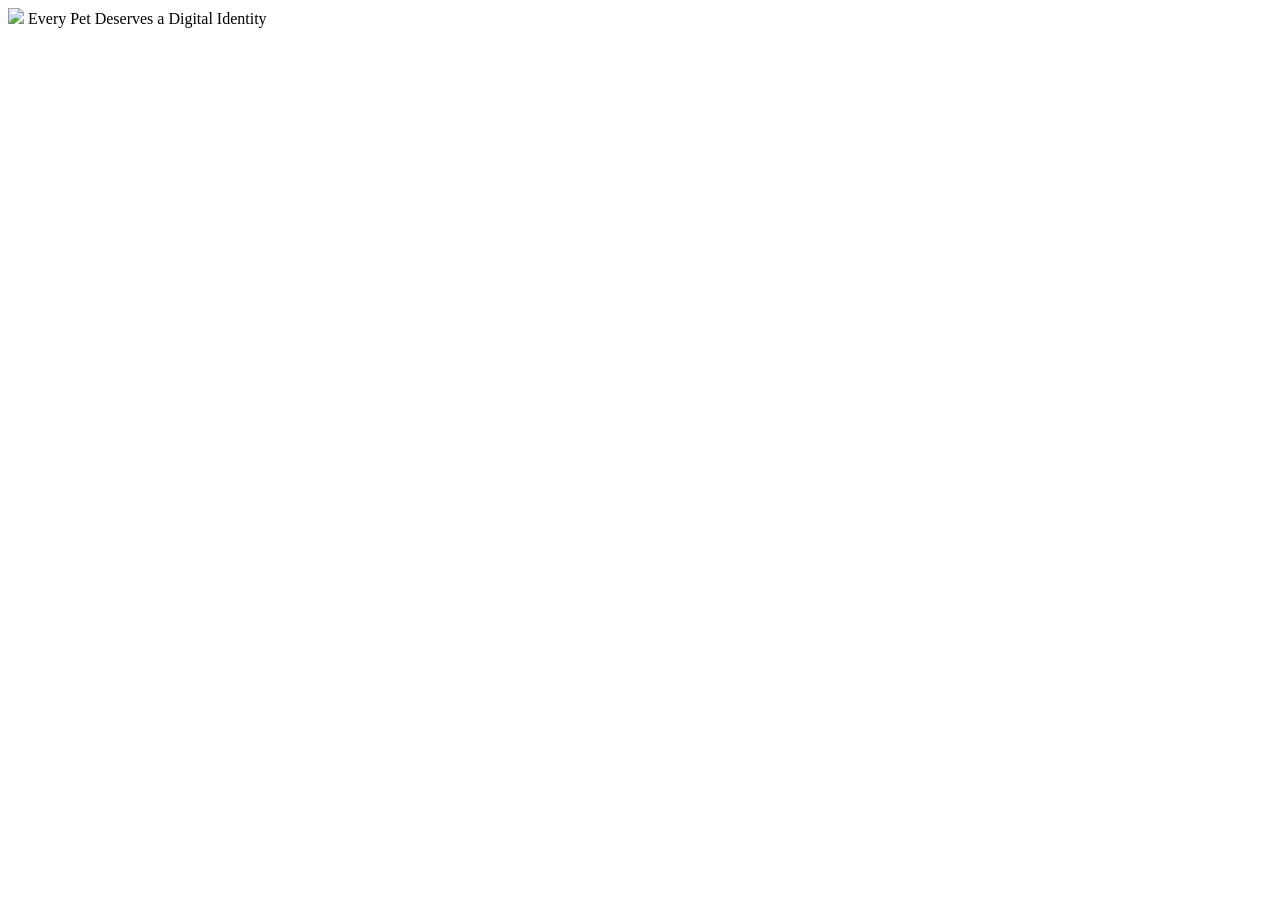
==== index.html @ b0aebb26 "landing page" ====
<!DOCTYPE html>
<html lang="en">
<head>
<meta charset="UTF-8">
<meta name="viewport" content="width=device-width, initial-scale=1.0">
<title>PetPass</title>

<link yle.css
</head>

<body>

<div class="container">

    <img src="https://via.placeholder.com/120"
         class  <p>
        Every Pet Deserves a Digital Identity
    </p>

    <a href="dashboard.    <button>Get Started</button>
    </a>

</div>

</body>
</html>
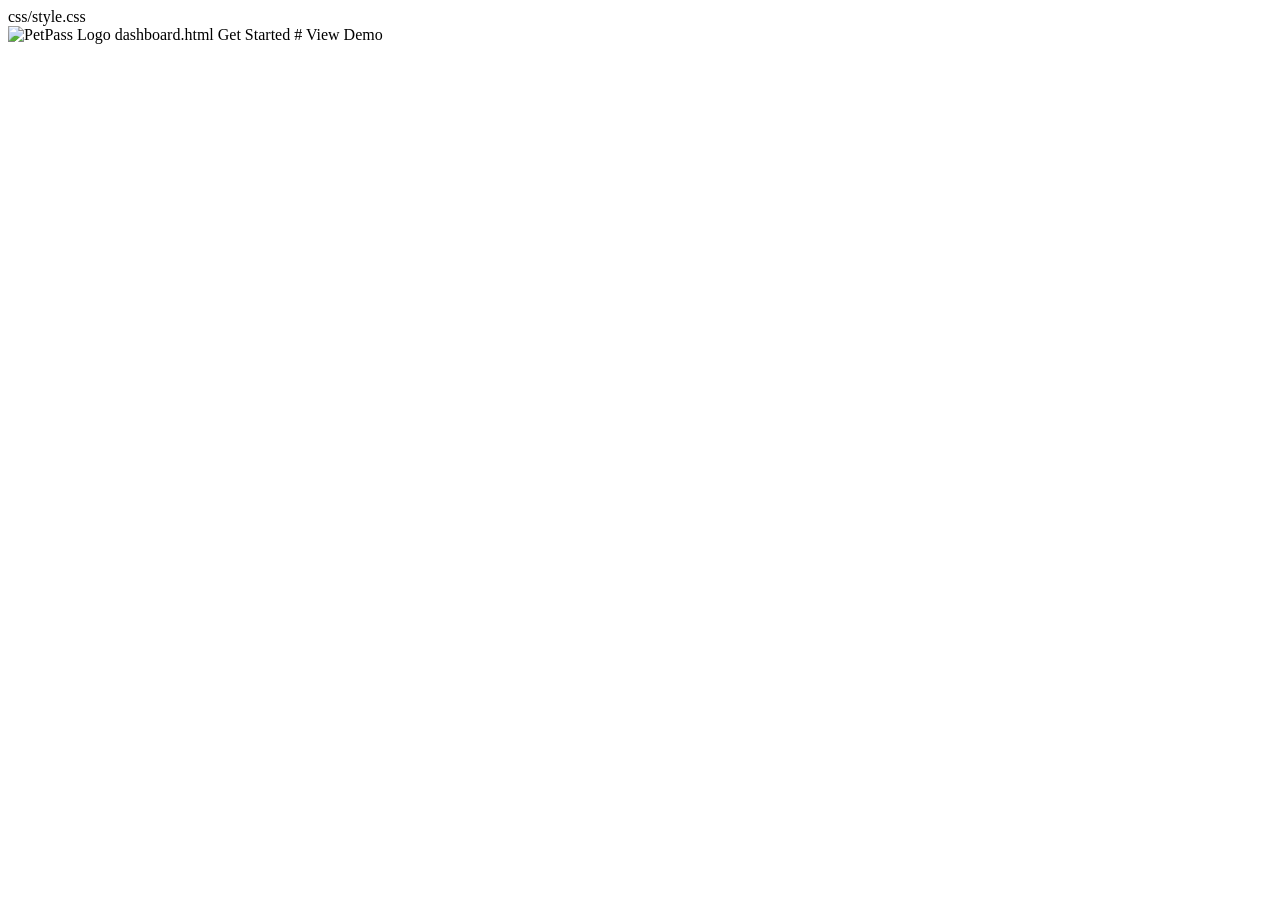
==== commit 27a93328: "landing page tamamlandi" ====
--- a/index.html
+++ b/index.html
@@ -1,27 +1,45 @@
 <!DOCTYPE html>
 <html lang="en">
 <head>
-<meta charset="UTF-8">
-<meta name="viewport" content="width=device-width, initial-scale=1.0">
-<title>PetPass</title>
+    <meta charset="UTF-8">
+    <meta name="viewport" content="width=device-width, initial-scale=1.0">
+    <title>PetPass</title>
 
-<link yle.css
+    css/style.css
+
+    <link href="https://fonts.googleapis.com/css2?family=Poppins:wght@300;400;500;600;700&
 </head>
-
 <body>
 
-<div class="container">
+<section class="hero">
 
-    <img src="https://via.placeholder.com/120"
-         class  <p>
-        Every Pet Deserves a Digital Identity
-    </p>
+    <div class="glass-card">
 
-    <a href="dashboard.    <button>Get Started</button>
-    </a>
+        <div class="logo-container">
+            <img src="https://cdn-icons-png.flaticon.com/512/616/616408.png"
+                 alt="PetPass Logo"
+                 class="logoDigital Identity</h2>
 
-</div>
+        <p>
+            Create digital pet passports, generate QR profiles
+            and keep your furry friends safe.
+        </p>
+
+        <div class="buttons">
+
+            dashboard.html
+                Get Started
+            </a>
+
+            #
+                View Demo
+            </a>
+
+        </div>
+
+    </div>
+
+</section>
 
 </body>
-</html>
-
+</html>
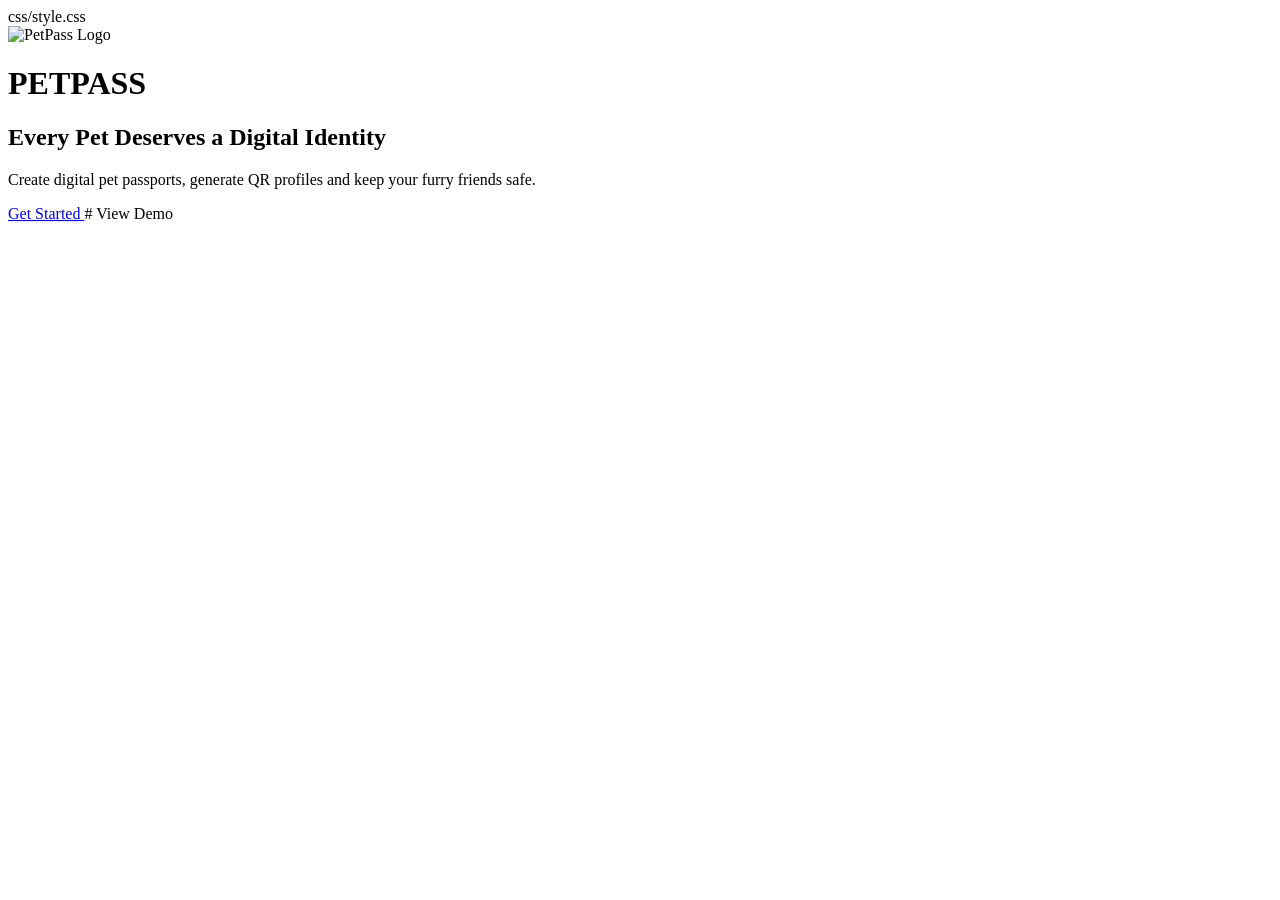
==== commit 52588110: "landing page duzeltildi" ====
--- a/index.html
+++ b/index.html
@@ -7,7 +7,9 @@
 
     css/style.css
 
-    <link href="https://fonts.googleapis.com/css2?family=Poppins:wght@300;400;500;600;700&
+    <link rel="preconnect"is.com
+    <link://fonts.gstatic.com
+    <link href="https://fonts.googleapis.com/css2?family=Poppins:wght@300;700&display=swap
 </head>
 <body>
 
@@ -16,9 +18,15 @@
     <div class="glass-card">
 
         <div class="logo-container">
-            <img src="https://cdn-icons-png.flaticon.com/512/616/616408.png"
-                 alt="PetPass Logo"
-                 class="logoDigital Identity</h2>
+            <img
+                src="https://cdn-icons-png.flaticon.com/512/616/616408.png"
+                alt="PetPass Logo"
+                class="logo">
+        </div>
+
+        <h1>PETPASS</h1>
+
+        <h2>Every Pet Deserves a Digital Identity</h2>
 
         <p>
             Create digital pet passports, generate QR profiles
@@ -27,7 +35,7 @@
 
         <div class="buttons">
 
-            dashboard.html
+            <a href="dashboard.html" class="btn primary">
                 Get Started
             </a>
 
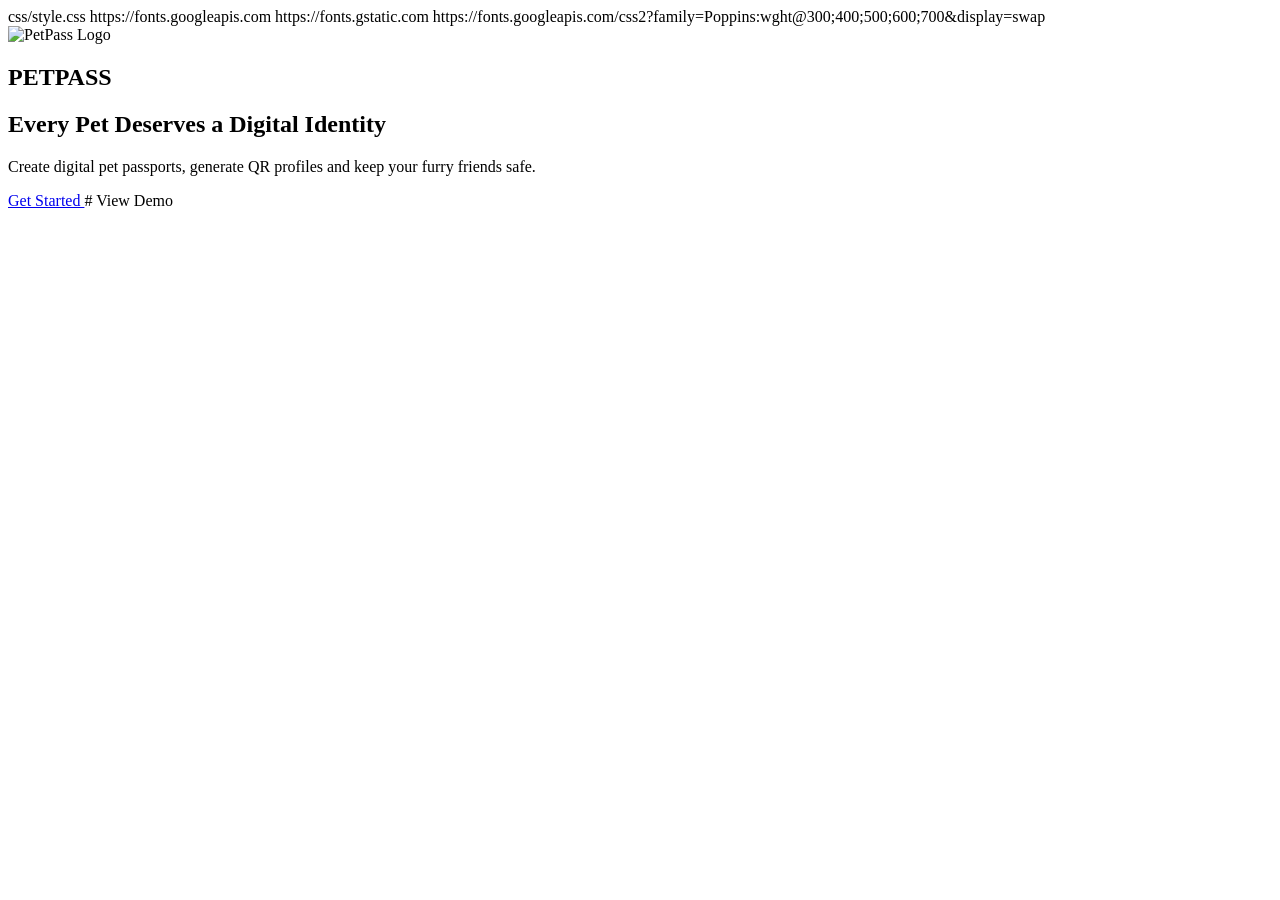
==== commit ad1fd9cc: "landing page" ====
--- a/index.html
+++ b/index.html
@@ -1,5 +1,6 @@
 <!DOCTYPE html>
 <html lang="en">
+
 <head>
     <meta charset="UTF-8">
     <meta name="viewport" content="width=device-width, initial-scale=1.0">
@@ -7,47 +8,47 @@
 
     css/style.css
 
-    <link rel="preconnect"is.com
-    <link://fonts.gstatic.com
-    <link href="https://fonts.googleapis.com/css2?family=Poppins:wght@300;700&display=swap
+    https://fonts.googleapis.com
+    https://fonts.gstatic.com
+    https://fonts.googleapis.com/css2?family=Poppins:wght@300;400;500;600;700&display=swap
 </head>
+
 <body>
 
-<section class="hero">
+    <section class="hero">
 
-    <div class="glass-card">
+        <div class="glass-card">
 
-        <div class="logo-container">
             <img
                 src="https://cdn-icons-png.flaticon.com/512/616/616408.png"
                 alt="PetPass Logo"
                 class="logo">
-        </div>
 
-        <h1>PETPASS</h1>
+            <h1>PETPASS</h1>
 
-        <h2>Every Pet Deserves a Digital Identity</h2>
+            <h2>Every Pet Deserves a Digital Identity</h2>
 
-        <p>
-            Create digital pet passports, generate QR profiles
-            and keep your furry friends safe.
-        </p>
+            <p>
+                Create digital pet passports, generate QR profiles
+                and keep your furry friends safe.
+            </p>
 
-        <div class="buttons">
+            <div class="buttons">
 
-            <a href="dashboard.html" class="btn primary">
-                Get Started
-            </a>
+                <a href="dashboard.html" class="btn primary">
+                    Get Started
+                </a>
 
-            #
-                View Demo
-            </a>
+                #
+                    View Demo
+                </a>
+
+            </div>
 
         </div>
 
-    </div>
-
-</section>
+    </section>
 
 </body>
+
 </html>
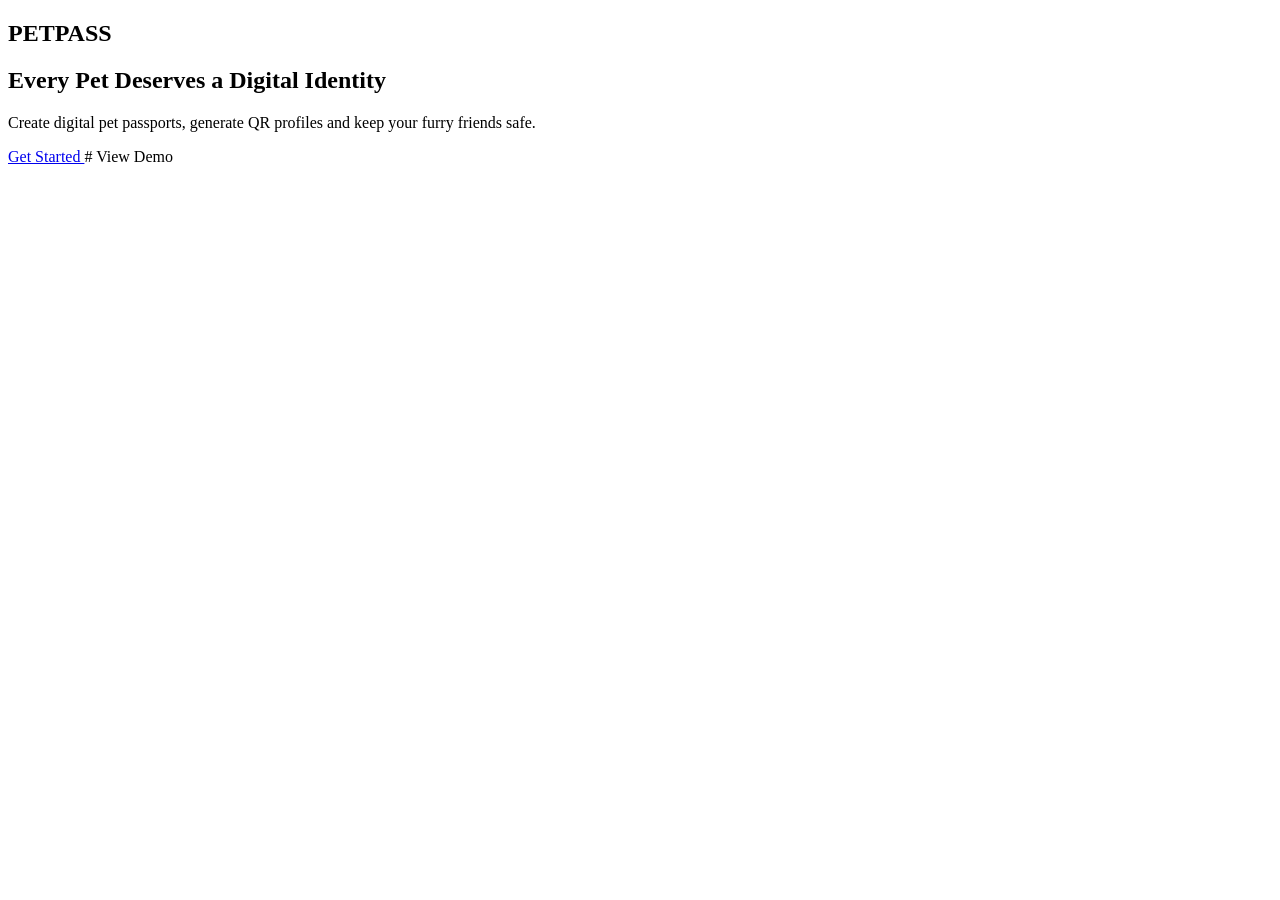
==== commit cf57a6b8: "landing page fixed" ====
--- a/index.html
+++ b/index.html
@@ -1,54 +1,52 @@
 <!DOCTYPE html>
 <html lang="en">
-
 <head>
     <meta charset="UTF-8">
     <meta name="viewport" content="width=device-width, initial-scale=1.0">
     <title>PetPass</title>
 
-    css/style.css
+    <linktyle.css
 
-    https://fonts.googleapis.com
-    https://fonts.gstatic.com
-    https://fonts.googleapis.com/css2?family=Poppins:wght@300;400;500;600;700&display=swap
+    <link://fonts.googleapis.com
+    <link://fonts.gstatic.com
+
+    <link
+        href="https://fonts.googleapis.com/css2?family=Poppins:wght@300;400;500;600;700&display=swap"
+        rel="stylesheet">
 </head>
 
 <body>
 
-    <section class="hero">
+<section class="hero">
 
-        <div class="glass-card">
+    <div class="glasscdn-icons-png.flaticon.com/512/616/616408.png"
+            alt="Logo"
+            class="logo">
 
-            <img
-                src="https://cdn-icons-png.flaticon.com/512/616/616408.png"
-                alt="PetPass Logo"
-                class="logo">
+        <h1>PETPASS</h1>
 
-            <h1>PETPASS</h1>
+        <h2>Every Pet Deserves a Digital Identity</h2>
 
-            <h2>Every Pet Deserves a Digital Identity</h2>
+        <p>
+            Create digital pet passports, generate QR profiles
+            and keep your furry friends safe.
+        </p>
 
-            <p>
-                Create digital pet passports, generate QR profiles
-                and keep your furry friends safe.
-            </p>
+        <div class="buttons">
 
-            <div class="buttons">
+            <a href="dashboard.html" class="btn primary">
+                Get Started
+            </a>
 
-                <a href="dashboard.html" class="btn primary">
-                    Get Started
-                </a>
-
-                #
-                    View Demo
-                </a>
-
-            </div>
+            #
+                View Demo
+            </a>
 
         </div>
 
-    </section>
+    </div>
+
+</section>
 
 </body>
-
 </html>
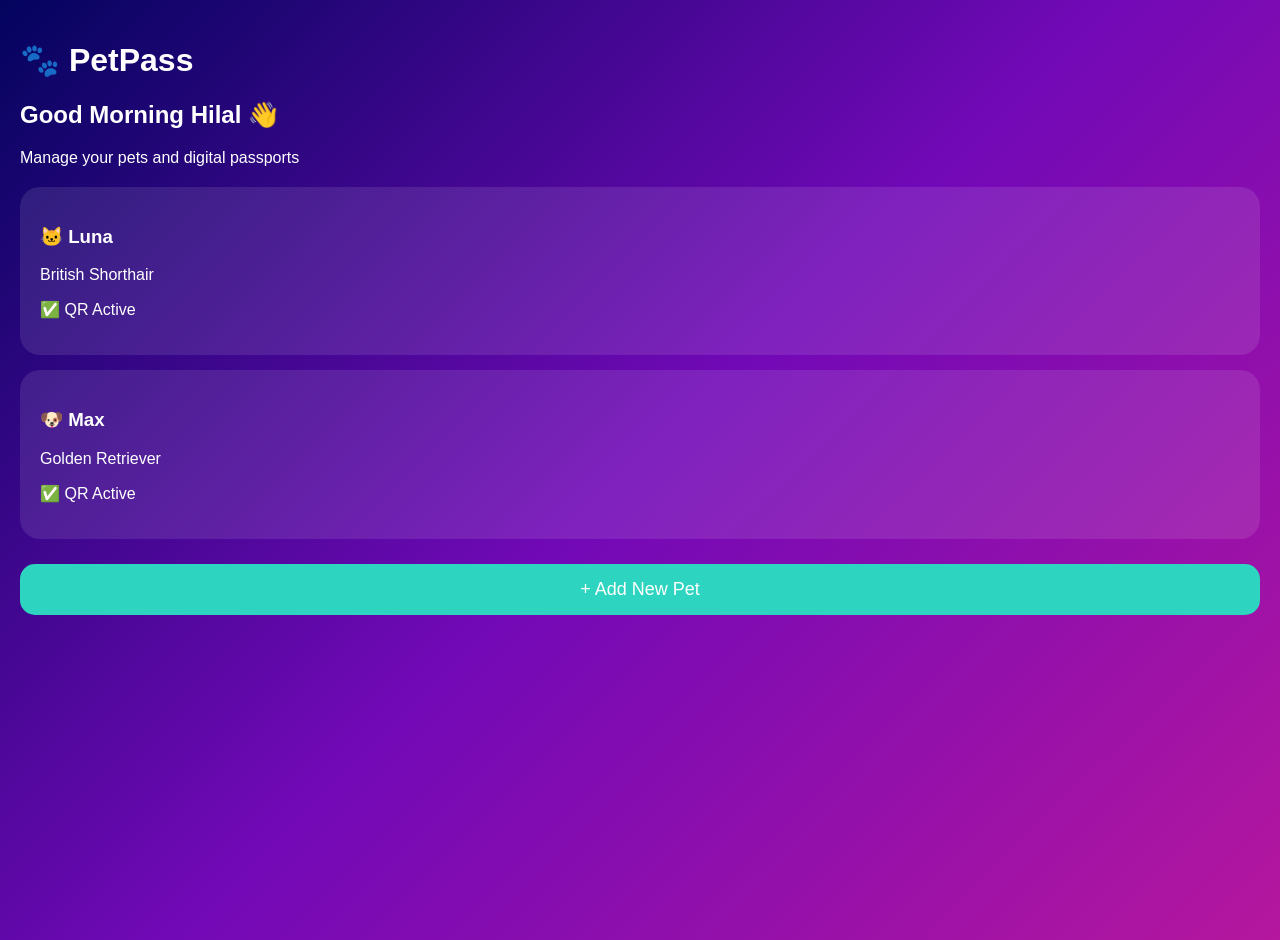
==== commit b5ee72ce: "final mvp pages" ====
--- a/index.html
+++ b/index.html
@@ -1,52 +1,71 @@
 <!DOCTYPE html>
-<html lang="en">
+<html lang="tr">
 <head>
-    <meta charset="UTF-8">
-    <meta name="viewport" content="width=device-width, initial-scale=1.0">
-    <title>PetPass</title>
-
-    <linktyle.css
-
-    <link://fonts.googleapis.com
-    <link://fonts.gstatic.com
-
-    <link
-        href="https://fonts.googleapis.com/css2?family=Poppins:wght@300;400;500;600;700&display=swap"
-        rel="stylesheet">
+<meta charset="UTF-8">
+<meta name="viewport" content="width=device-width, initial-scale=1.0">
+<title>PetPass Dashboard</title>
 </head>
 
-<body>
+<body style="
+margin:0;
+background:linear-gradient(135deg,#03045E,#7209B7,#B5179E);
+font-family:Arial;
+min-height:100vh;
+color:white;
+padding:20px;
+">
 
-<section class="hero">
+<h1>🐾 PetPass</h1>
 
-    <div class="glasscdn-icons-png.flaticon.com/512/616/616408.png"
-            alt="Logo"
-            class="logo">
+<h2>Good Morning Hilal 👋</h2>
 
-        <h1>PETPASS</h1>
+<p>Manage your pets and digital passports</p>
 
-        <h2>Every Pet Deserves a Digital Identity</h2>
+<div style="
+background:rgba(255,255,255,.1);
+padding:20px;
+border-radius:20px;
+margin-top:20px;
+">
 
-        <p>
-            Create digital pet passports, generate QR profiles
-            and keep your furry friends safe.
-        </p>
+<h3>🐱 Luna</h3>
 
-        <div class="buttons">
+<p>British Shorthair</p>
 
-            <a href="dashboard.html" class="btn primary">
-                Get Started
-            </a>
+<p>✅ QR Active</p>
 
-            #
-                View Demo
-            </a>
+</div>
 
-        </div>
+<div style="
+background:rgba(255,255,255,.1);
+padding:20px;
+border-radius:20px;
+margin-top:15px;
+">
 
-    </div>
+<h3>🐶 Max</h3>
 
-</section>
+<p>Golden Retriever</p>
+
+<p>✅ QR Active</p>
+
+</div>
+
+<button style="
+margin-top:25px;
+width:100%;
+padding:15px;
+border:none;
+border-radius:15px;
+background:#2DD4BF;
+color:white;
+font-size:18px;
+cursor:pointer;
+">
+
++ Add New Pet
+
+</button>
 
 </body>
-</html>+</html>
